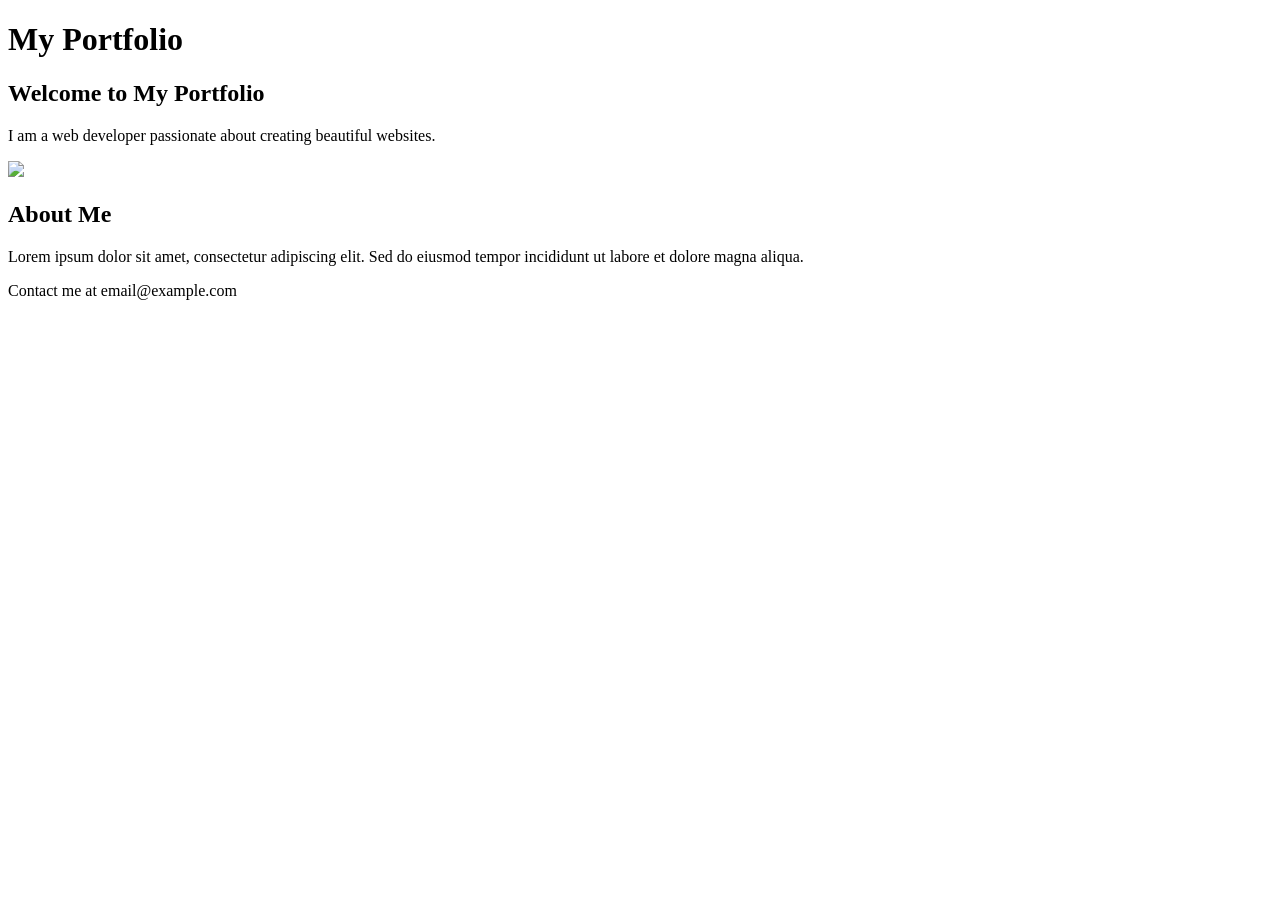
==== index.html @ 1bdc53f8 "Initial commit" ====
<!DOCTYPE html>
<html>
<head>
    <title>Portfolio</title>
    <link rel="stylesheet" href="css/styles.css">
</head>
<body>
    <div class="header">
        <h1>My Portfolio</h1>
        <!-- Navigation missing -->
    </div>
    
    <div class="hero">
        <h2>Welcome to My Portfolio</h2>
        <p>I am a web developer passionate about creating beautiful websites.</p>
        <img src="images/hero.jpg">
    </div>
    
    <div class="intro">
        <h2>About Me</h2>
        <p>Lorem ipsum dolor sit amet, consectetur adipiscing elit. Sed do eiusmod tempor incididunt ut labore et dolore magna aliqua.</p>
    </div>
    
    <div class="footer">
        <p>Contact me at email@example.com</p>
    </div>
</body>
</html>
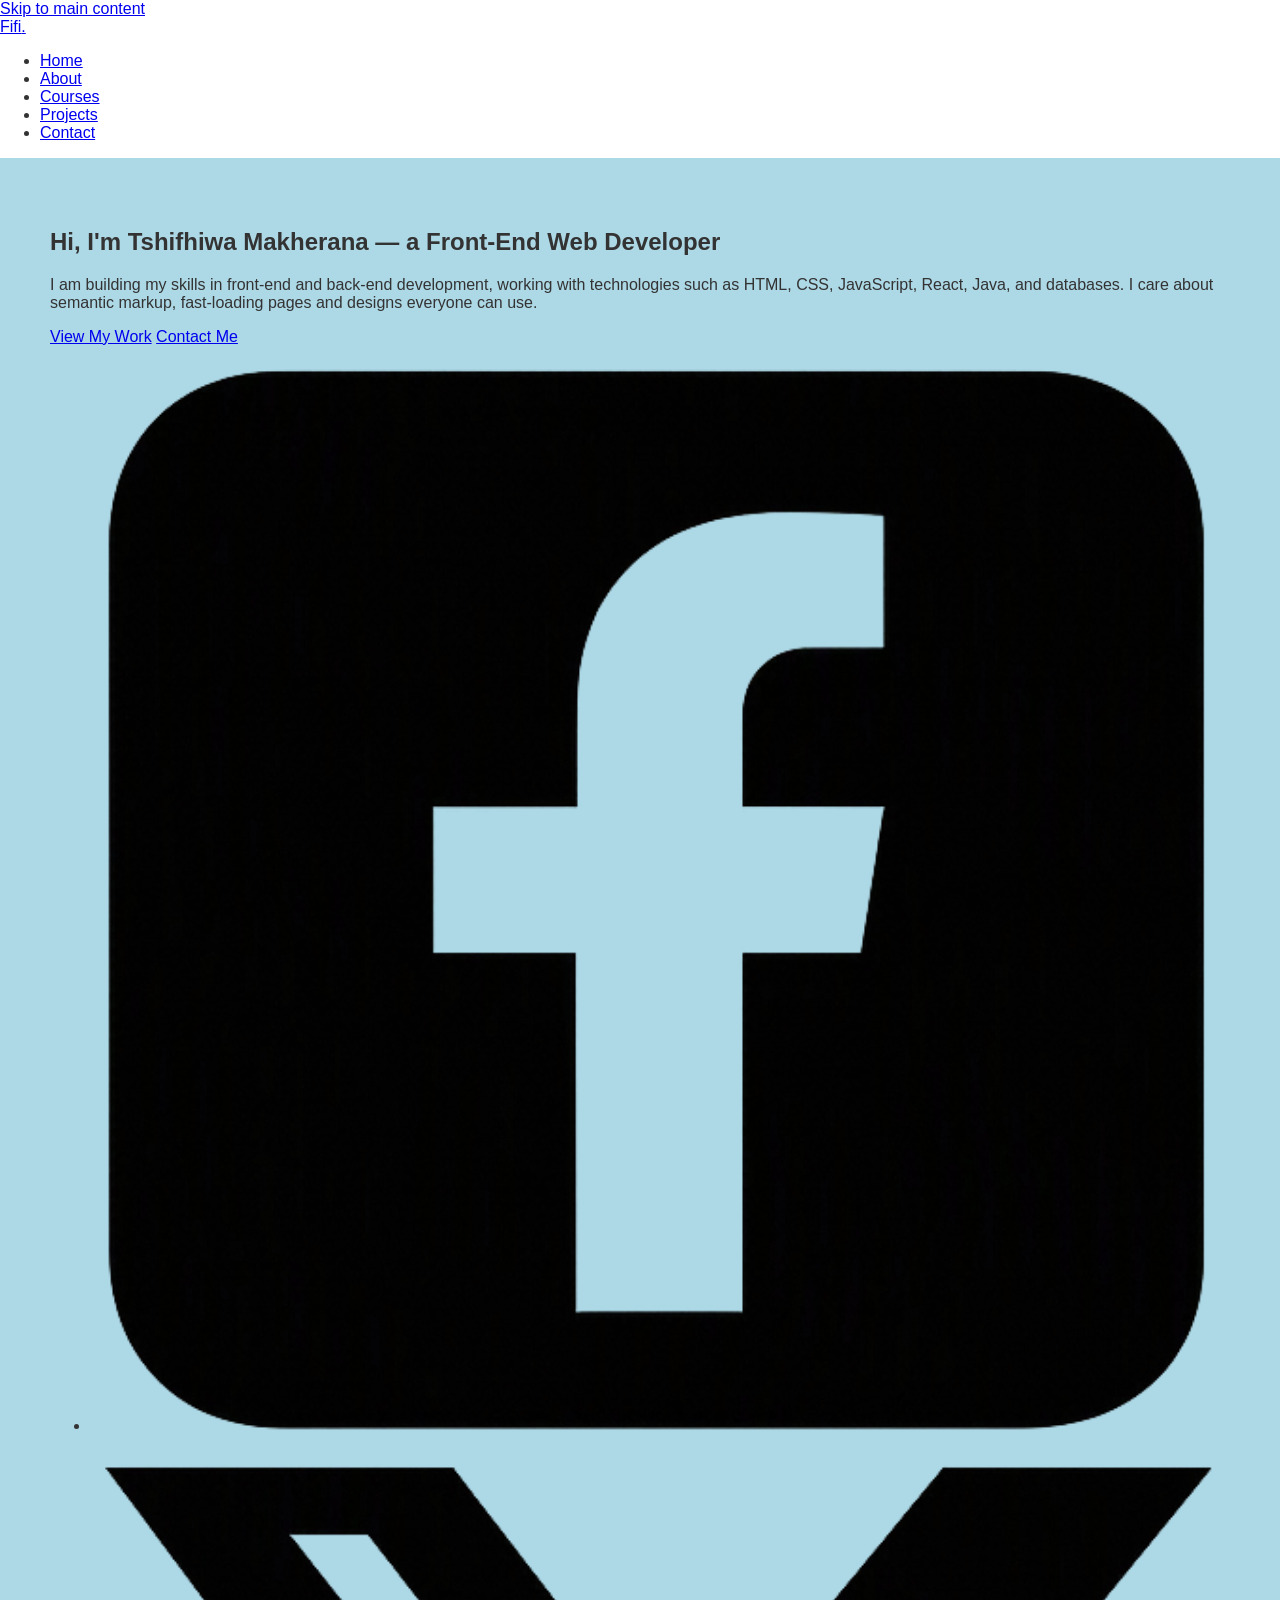
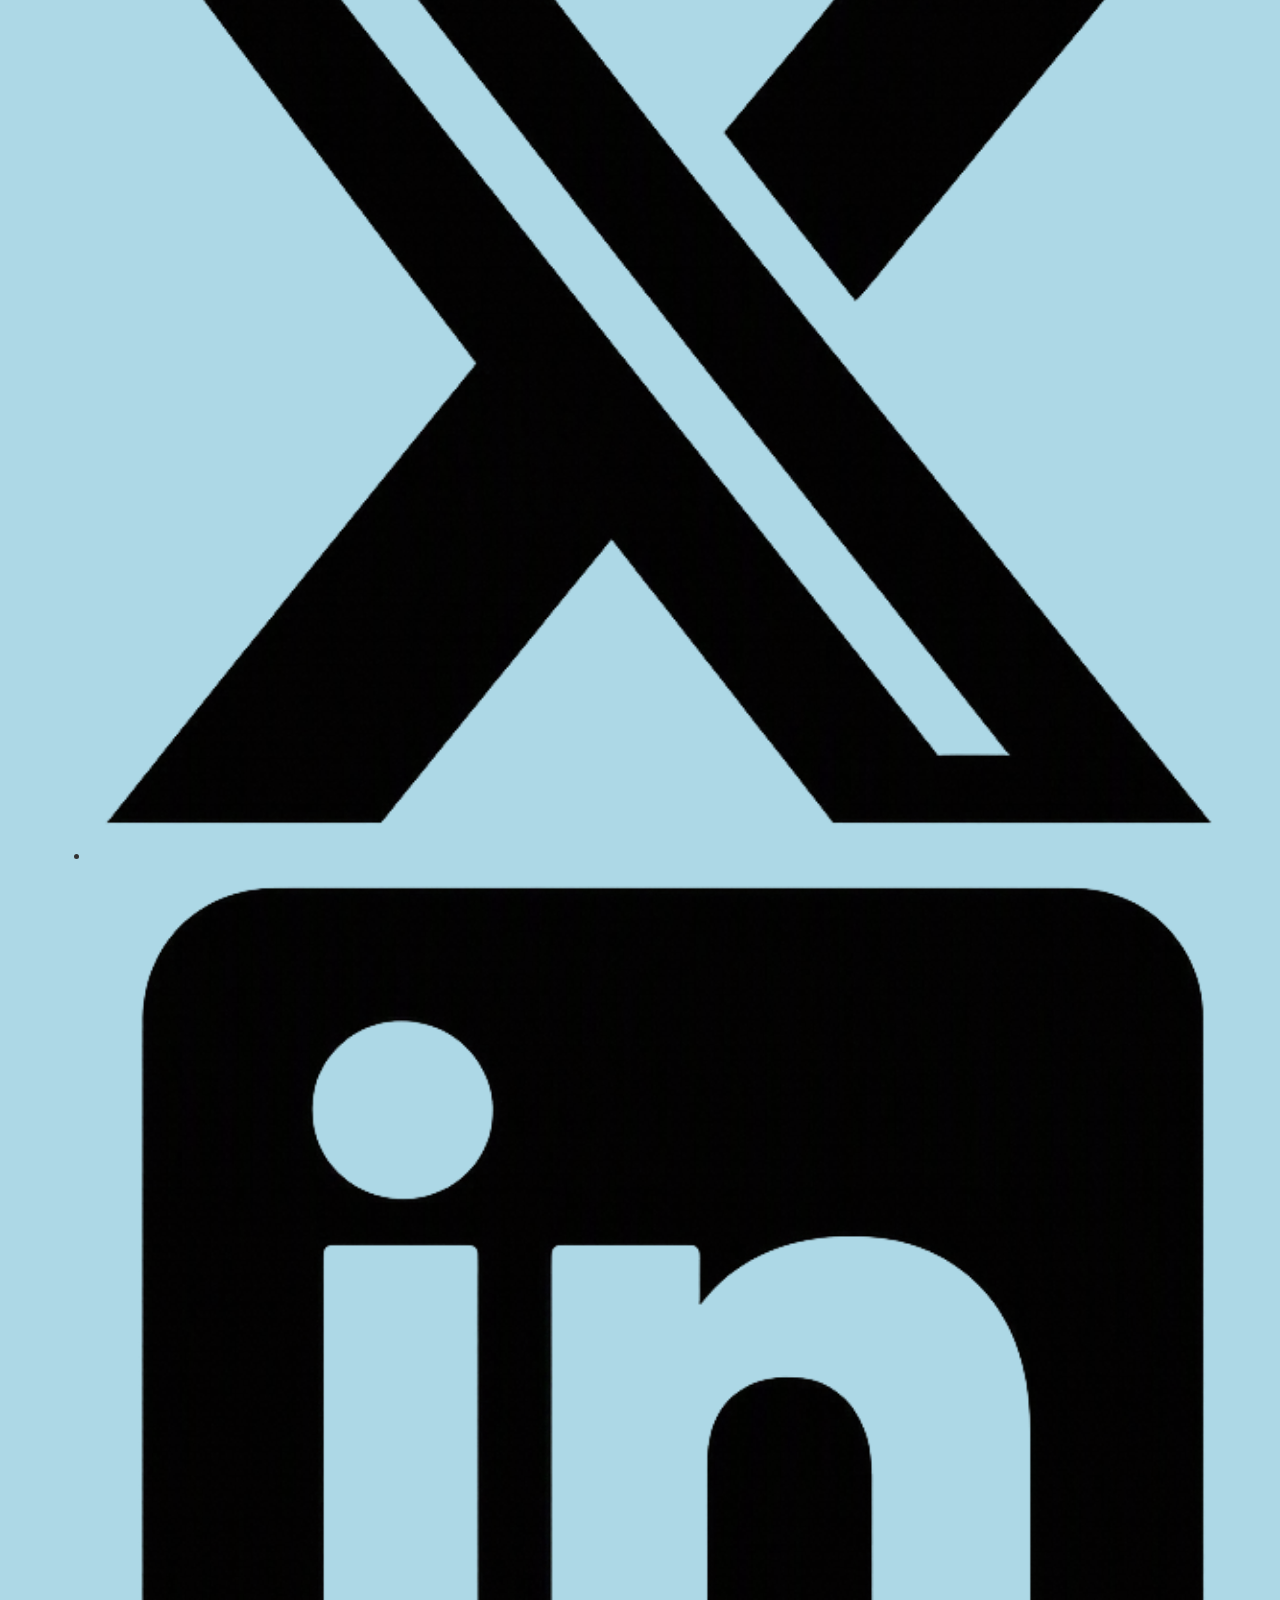
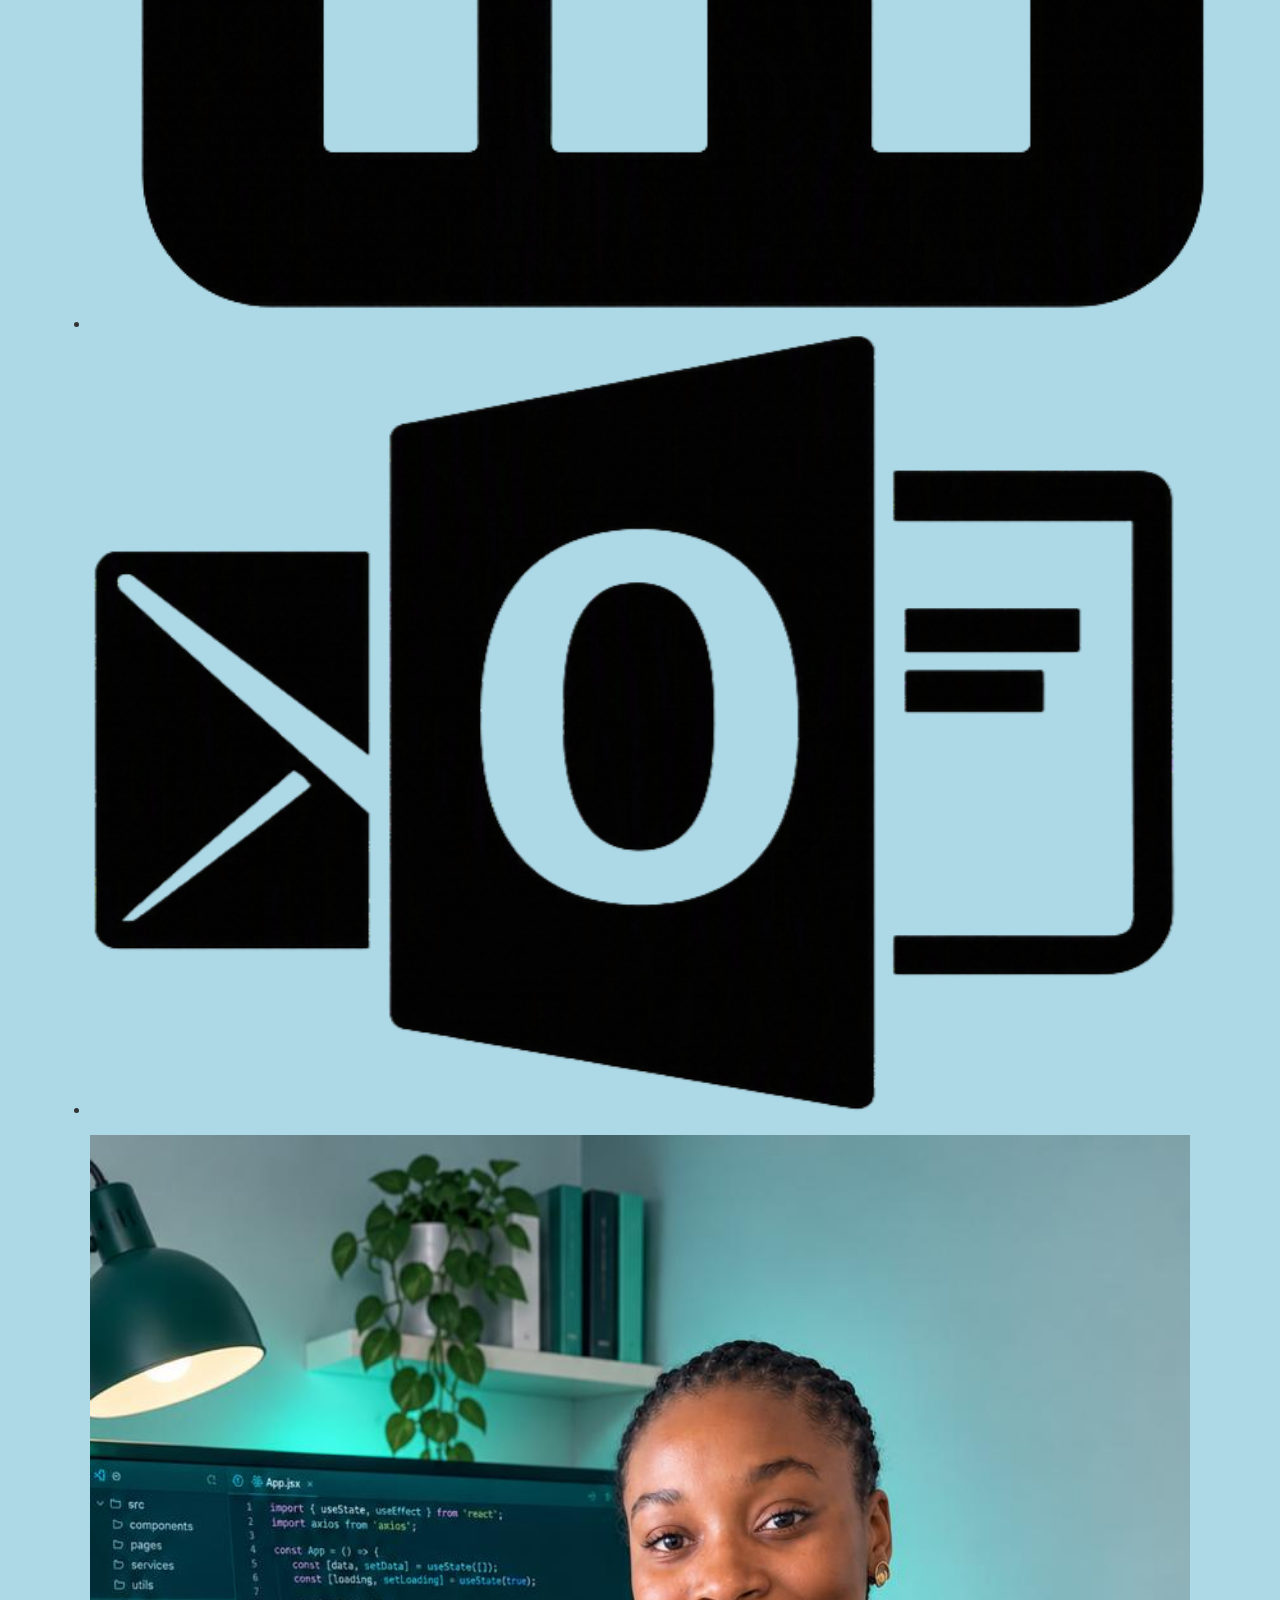
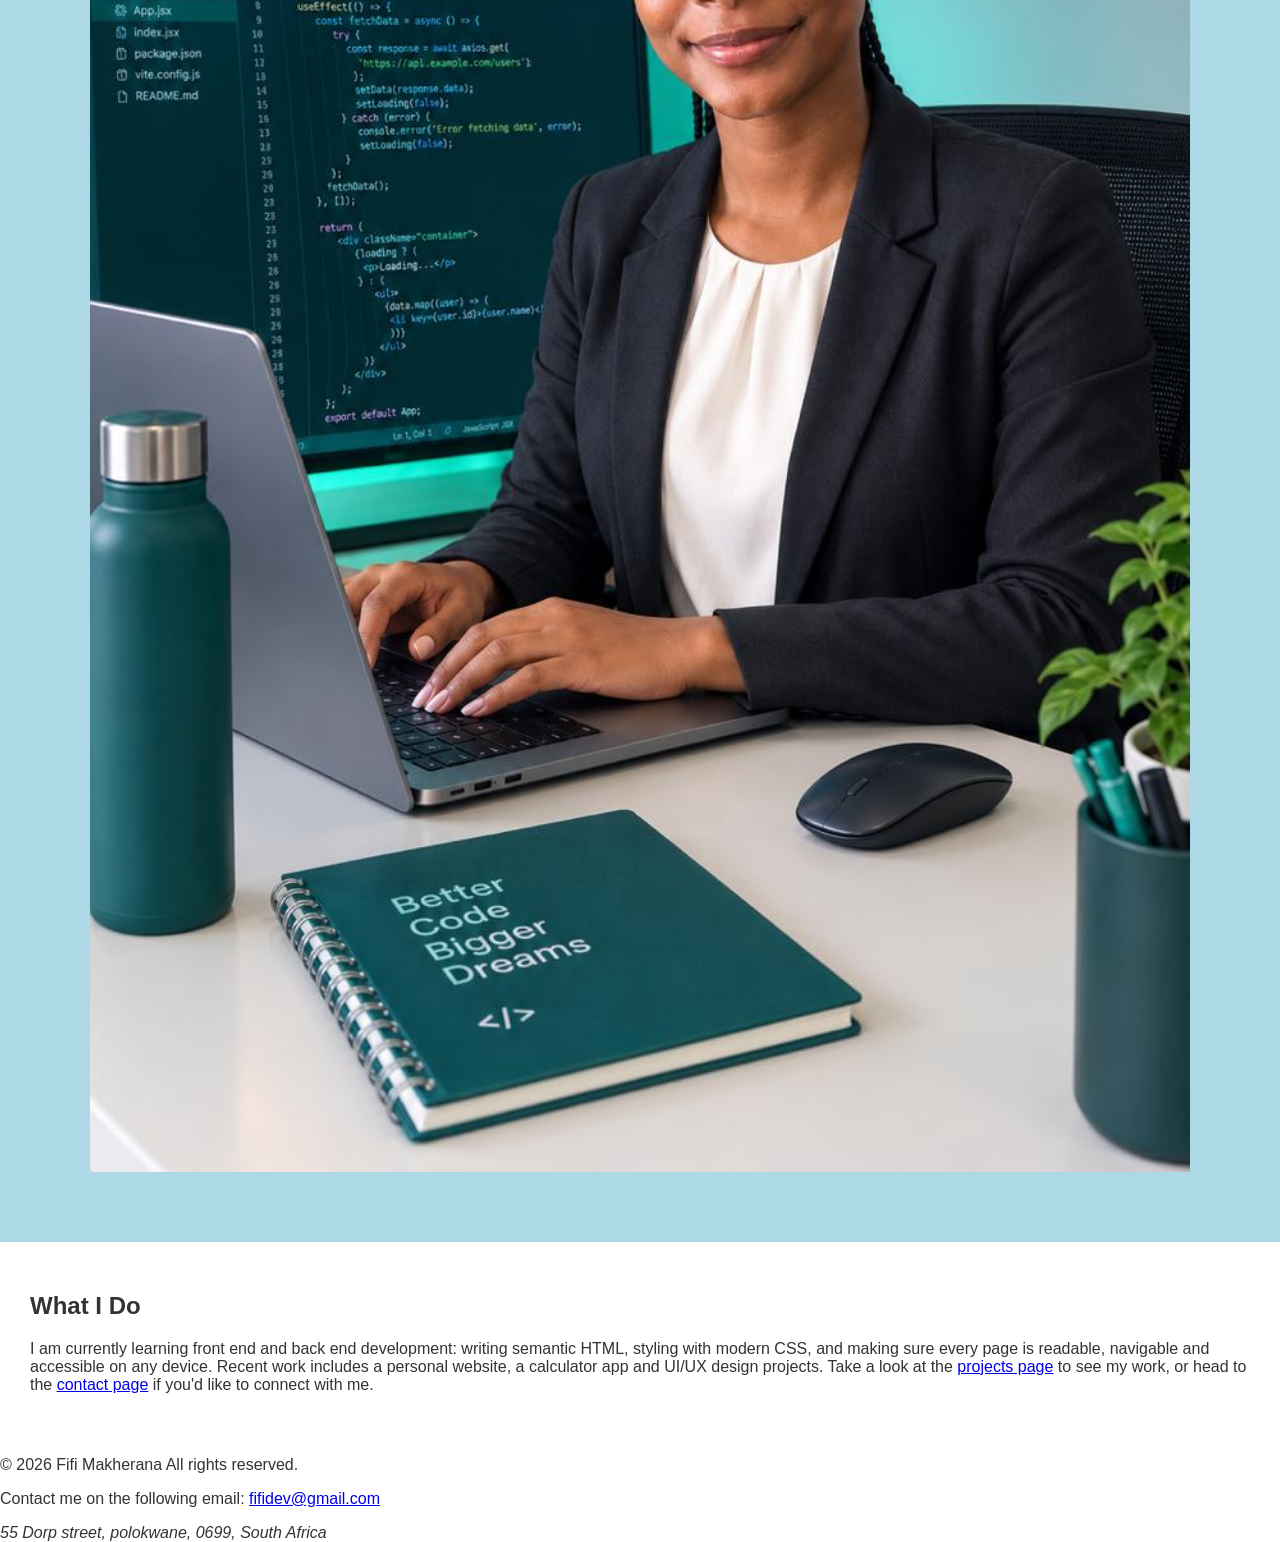
==== commit edd24fb0: "modified about.html and index.html" ====
--- a/index.html
+++ b/index.html
@@ -1,28 +1,86 @@
 <!DOCTYPE html>
-<html>
+<html lang="en">
 <head>
-    <title>Portfolio</title>
+    <meta charset="UTF-8">
+    <meta name="viewport" content="width=device-width, initial-scale=1.0">
+    <meta name="description" content="Portfolio homepage of Fifi., Showcasing my web development projects and skills.">
+    <title>Home | Fifi's Portfolio</title>
     <link rel="stylesheet" href="css/styles.css">
 </head>
 <body>
-    <div class="header">
-        <h1>My Portfolio</h1>
-        <!-- Navigation missing -->
-    </div>
+    <a class="skip-link" href="#main-content">Skip to main content</a>
     
-    <div class="hero">
-        <h2>Welcome to My Portfolio</h2>
-        <p>I am a web developer passionate about creating beautiful websites.</p>
-        <img src="images/hero.jpg">
-    </div>
+    <nav class="main-nav" aria-label="Primary">
+      <a href="index.html" id="site-logo">Fifi<span>.</span></a>
+      <ul class="nav-list">
+        <li><a href="index.html" aria-current="page">Home</a></li>
+        <li><a href="about.html">About</a></li>
+        <li><a href="courses.html">Courses</a></li>
+        <li><a href="projects.html">Projects</a></li>
+        <li><a href="contact.html">Contact</a></li>
+      </ul>
+    </nav>
+  </header>
+
+    <main id="main-content">
+    <section class="hero">
+      <div class="hero-text">
+        <h1>Hi, I'm Tshifhiwa Makherana &mdash; a Front-End Web Developer</h1>
+        <p>I am building my skills in front-end and back-end development,
+         working with technologies such as HTML, CSS, JavaScript, React, Java, and databases. 
+         I care about semantic markup, fast-loading pages and designs everyone can use.</p>
     
-    <div class="intro">
-        <h2>About Me</h2>
-        <p>Lorem ipsum dolor sit amet, consectetur adipiscing elit. Sed do eiusmod tempor incididunt ut labore et dolore magna aliqua.</p>
-    </div>
+    <p class="btn-group">
+          <a class="btn" href="projects.html">View My Work</a>
+          <a class="btn btn-outline" href="contact.html">Contact Me</a>
+        </p>
     
-    <div class="footer">
-        <p>Contact me at email@example.com</p>
-    </div>
+     <ul class="social-list" aria-label="Social media links">
+          <li>
+            <a href="https://facebook.com" target="_blank" rel="noopener noreferrer" aria-label="Visit my Facebook profile">
+              <img src="images/Icons/facebook.png" alt="Facebook icon">
+            </a>
+          </li>
+          <li>
+            <a href="https://twitter.com" target="_blank" rel="noopener noreferrer" aria-label="Visit my X (Twitter) profile">
+              <img src="images/Icons/twitter.png" alt="X (Twitter) icon">
+            </a>
+          </li>
+          <li>
+            <a href="https://linkedin.com" target="_blank" rel="noopener noreferrer" aria-label="Visit my LinkedIn profile">
+              <img src="images/Icons/linkedin.png" alt="LinkedIn icon">
+            </a>
+          </li>
+          <li>
+            <a href="mailto:fifidev@gmail.com" aria-label="Email me via Outlook">
+              <img src="images/Icons/outlook.png" alt="Outlook email icon">
+            </a>
+          </li>
+        </ul>
+      </div>
+
+    <figure class="hero-image">
+        <img src="images/hero.jpeg" alt="A web developer working at a laptop surrounded by code windows">
+      </figure>
+    </section>
+
+<section class="intro">
+      <h2>What I Do</h2>
+      <p>I am currently learning front end and back end development: writing
+        semantic HTML, styling with modern CSS, and making sure every page is
+        readable, navigable and accessible on any device. Recent work includes
+        a personal website, a calculator app and UI/UX design projects.
+        Take a look at the <a href="projects.html">projects page</a> to see
+        my work, or head to the <a href="contact.html">contact page</a> if
+        you'd like to connect with me.</p>
+    </section>
+  </main>
+
+<footer>
+    <p>&copy; 2026 Fifi Makherana All rights reserved.</p>
+    <p>Contact me on the following email: <a href="mailto:fifidev@gmail.com">fifidev@gmail.com</a></p>
+    <address>55 Dorp street, polokwane, 0699, South Africa</address>
+  </footer>
 </body>
 </html>
+
--- a/css/styles.css
+++ b/css/styles.css
@@ -0,0 +1,65 @@
+/* Basic styles with errors and omissions */
+
+body {
+    font-family: Arial;
+    margin: 0;
+    padding: 0;
+    color: #333;
+}
+
+.header {
+    background-color: #222;
+    color: white;
+    padding: 20px;
+    /* Missing: proper alignment */
+}
+
+.header h1 {
+    margin: 0;
+}
+
+/* Navigation styling missing completely */
+
+.hero {
+    padding: 50px;
+    background-color: lightblue;
+    /* Poor colour contrast */
+}
+
+.hero h2 {
+    font-size: 36px;
+}
+
+.hero img {
+    width: 100%;
+    /* Missing: alt text handled in HTML, but sizing issues here */
+}
+
+/* Missing: Only using 2-3 selector types, need 5+ */
+/* Missing: Pseudo-classes not used */
+/* Missing: Combination selectors not used */
+
+.intro {
+    padding: 30px;
+}
+
+/* Form styling incomplete */
+form input {
+    display: block;
+    margin: 10px 0;
+}
+
+/* Missing: Box model demonstration (margin, padding, border) */
+/* Missing: Block vs inline elements styling */
+/* Missing: Text and colour styling variety */
+/* Missing: Table styling */
+
+.footer {
+    background-color: gray;
+    color: white;
+    padding: 20px;
+    /* Wrong alignment */
+    text-align: left;
+}
+
+/* Code quality issues: inconsistent spacing, poor naming, no comments */
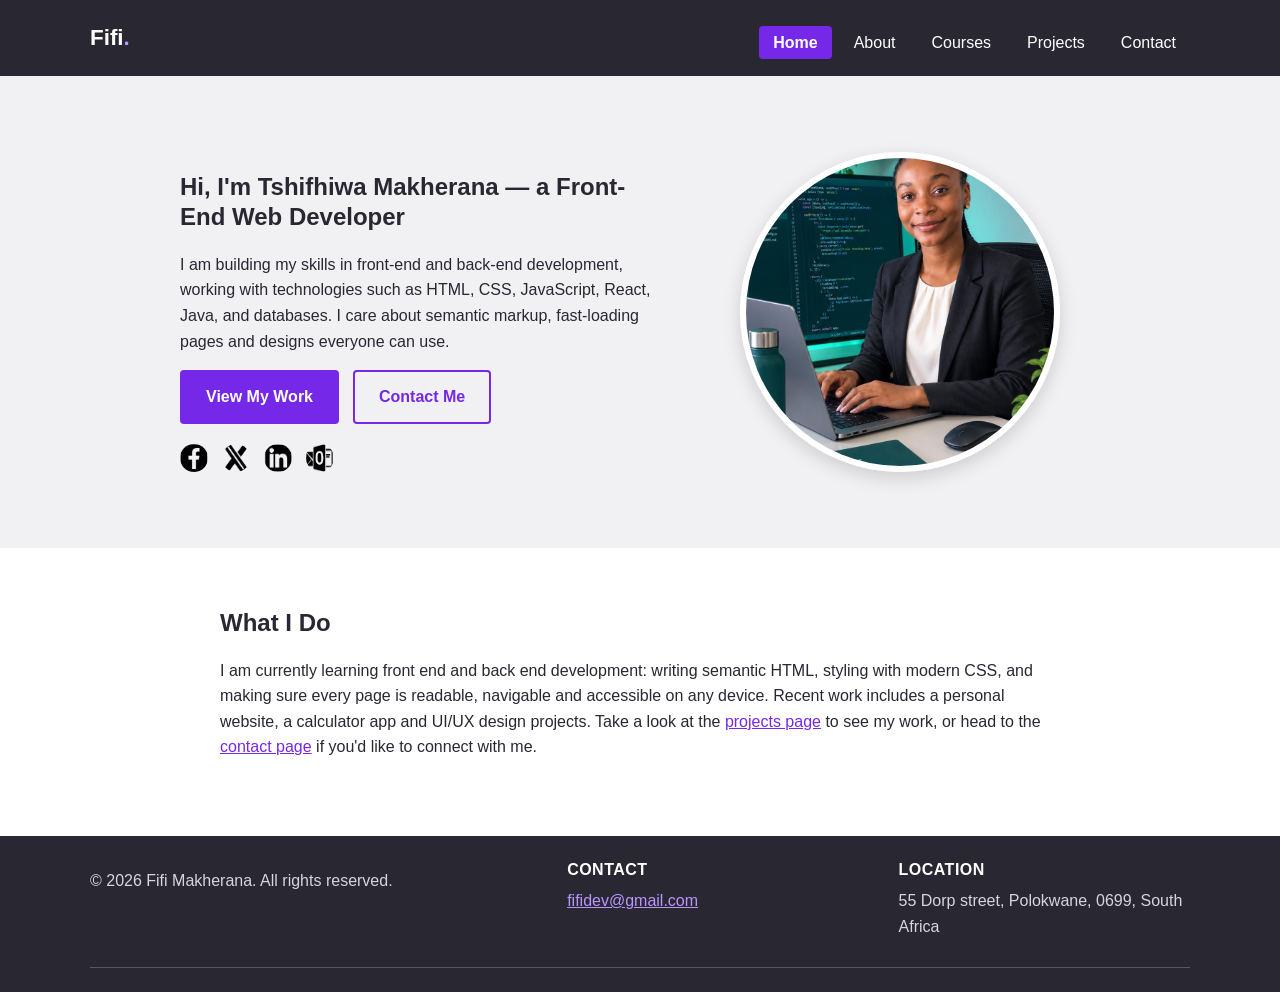
==== commit 8161a227: "Latest commit" ====
--- a/index.html
+++ b/index.html
@@ -9,7 +9,7 @@
 </head>
 <body>
     <a class="skip-link" href="#main-content">Skip to main content</a>
-    
+    <header>
     <nav class="main-nav" aria-label="Primary">
       <a href="index.html" id="site-logo">Fifi<span>.</span></a>
       <ul class="nav-list">
@@ -77,9 +77,20 @@
   </main>
 
 <footer>
-    <p>&copy; 2026 Fifi Makherana All rights reserved.</p>
-    <p>Contact me on the following email: <a href="mailto:fifidev@gmail.com">fifidev@gmail.com</a></p>
-    <address>55 Dorp street, polokwane, 0699, South Africa</address>
+    <div class="footer-content">
+      <div class="footer-brand">
+        <p>&copy; 2026 Fifi Makherana. All rights reserved.</p>
+      </div>
+      <div class="footer-column">
+        <h2>Contact</h2>
+        <p><a href="mailto:fifidev@gmail.com">fifidev@gmail.com</a></p>
+      </div>
+      <div class="footer-column">
+        <h2>Location</h2>
+        <address>55 Dorp street, Polokwane, 0699, South Africa</address>
+      </div>
+    </div>
+    <div class="footer-divider"></div>
   </footer>
 </body>
 </html>
--- a/css/styles.css
+++ b/css/styles.css
@@ -1,65 +1,642 @@
-/* Basic styles with errors and omissions */
+
+:root {
+  --color-dark: #292732;      /* headings, footer background, body text */
+  --color-accent: #7628e8;    /* buttons, links and active states */
+  --color-accent-light: #b995ff; /* links on dark backgrounds (footer) */
+  --color-bg-light: #f1f1f3;  /* hero / alternating rows */
+  --color-border: #d9d9df;
+  --font-main: Arial, Helvetica, sans-serif;
+}
+
+
+* {
+  box-sizing: border-box;
+}
 
 body {
-    font-family: Arial;
-    margin: 0;
-    padding: 0;
-    color: #333;
-}
-
-.header {
-    background-color: #222;
-    color: white;
-    padding: 20px;
-    /* Missing: proper alignment */
-}
-
-.header h1 {
-    margin: 0;
-}
-
-/* Navigation styling missing completely */
-
+  font-family: var(--font-main);
+  margin: 0;
+  padding: 0;
+  color: var(--color-dark);
+  line-height: 1.6;
+  background-color: #ffffff;
+}
+
+h1,
+h2,
+h3 {
+  line-height: 1.25;
+}
+
+img {
+  max-width: 100%;
+  display: block;
+  transition: transform 0.25s ease, box-shadow 0.25s ease, opacity 0.25s ease;
+}
+
+/* Global pseudo-class: every image on the site reacts on hover */
+img:hover {
+  transform: scale(1.04);
+  opacity: 0.95;
+}
+
+a {
+  color: var(--color-accent);
+}
+
+/* Skip link: hidden until it receives keyboard focus (accessibility) */
+.skip-link {
+  position: absolute;
+  left: -999px;
+  top: 0;
+  background: var(--color-dark);
+  color: #ffffff;
+  padding: 10px 16px;
+  z-index: 100;
+}
+
+.skip-link:focus {
+  left: 0;
+}
+
+/* =========================================================================
+   Header & Navigation
+   ========================================================================= */
+header {
+  background-color: var(--color-dark);
+  color: #ffffff;
+  padding: 20px 30px;
+}
+
+.main-nav {
+  display: flex;
+  align-items: center;
+  justify-content: space-between;
+  flex-wrap: wrap;
+  max-width: 1100px;
+  margin: 0 auto;
+}
+
+#site-logo {
+  font-size: 1.4rem;
+  font-weight: bold;
+  color: #ffffff;
+  text-decoration: none;
+}
+
+#site-logo span {
+  color: var(--color-accent-light);
+}
+
+.nav-list {
+  list-style: none;
+  display: flex;
+  gap: 8px;
+  margin: 10px 0 0 0;
+  padding: 0;
+}
+
+/* Descendant selector: anchors that live inside the nav list */
+.nav-list a {
+  color: #ffffff;
+  text-decoration: none;
+  padding: 8px 14px;
+  border-radius: 4px;
+  transition: background-color 0.2s ease, color 0.2s ease;
+}
+
+/* Pseudo-class: hover state on navigation links */
+.nav-list a:hover {
+  background-color: var(--color-accent);
+}
+
+/* Pseudo-class: keyboard focus state, kept distinct from hover for a11y */
+.nav-list a:focus {
+  outline: 2px solid var(--color-accent-light);
+  outline-offset: 2px;
+}
+
+/* Attribute selector: highlight the current page in the nav */
+.nav-list a[aria-current="page"] {
+  background-color: var(--color-accent);
+  font-weight: bold;
+}
+
+/* =========================================================================
+   Buttons (shared across pages)
+   ========================================================================= */
+.btn {
+  display: inline-block;
+  background-color: var(--color-accent);
+  color: #ffffff;
+  text-decoration: none;
+  padding: 12px 24px;
+  margin-top: 16px;
+  border: 2px solid var(--color-accent);
+  border-radius: 4px;
+  font-weight: bold;
+  cursor: pointer;
+  font-size: 1rem;
+  transition: background-color 0.2s ease, transform 0.2s ease;
+}
+
+.btn:hover {
+  background-color: var(--color-dark);
+  border-color: var(--color-dark);
+  transform: translateY(-2px);
+}
+
+.btn:focus {
+  outline: 3px solid var(--color-accent-light);
+  outline-offset: 2px;
+}
+
+.btn-group {
+  display: flex;
+  gap: 14px;
+  flex-wrap: wrap;
+  margin: 16px 0 0 0;
+}
+
+
+.btn-group .btn {
+  margin-top: 0;
+}
+
+/* Secondary button style, used for "Contact Me" calls to action */
+.btn-outline {
+  background-color: transparent;
+  color: var(--color-accent);
+}
+
+.btn-outline:hover {
+  background-color: var(--color-accent);
+  color: #ffffff;
+}
+
+/* =========================================================================
+   Hero section (index.html)
+   ========================================================================= */
 .hero {
-    padding: 50px;
-    background-color: lightblue;
-    /* Poor colour contrast */
-}
-
-.hero h2 {
-    font-size: 36px;
-}
-
-.hero img {
-    width: 100%;
-    /* Missing: alt text handled in HTML, but sizing issues here */
-}
-
-/* Missing: Only using 2-3 selector types, need 5+ */
-/* Missing: Pseudo-classes not used */
-/* Missing: Combination selectors not used */
-
-.intro {
-    padding: 30px;
-}
-
-/* Form styling incomplete */
-form input {
-    display: block;
-    margin: 10px 0;
-}
-
-/* Missing: Box model demonstration (margin, padding, border) */
-/* Missing: Block vs inline elements styling */
-/* Missing: Text and colour styling variety */
-/* Missing: Table styling */
-
-.footer {
-    background-color: gray;
-    color: white;
-    padding: 20px;
-    /* Wrong alignment */
-    text-align: left;
-}
-
-/* Code quality issues: inconsistent spacing, poor naming, no comments */
+  display: flex;
+  align-items: center;
+  justify-content: center;
+  gap: 40px;
+  flex-wrap: wrap;
+  background-color: var(--color-bg-light);
+  padding: 60px 30px;
+}
+
+.hero-text {
+  max-width: 480px;
+}
+
+.hero-text h2 {
+  font-size: 2rem;
+  margin-bottom: 10px;
+}
+
+/* Social media icon list (Home page hero) */
+.social-list {
+  list-style: none;
+  display: flex;
+  gap: 14px;
+  margin: 20px 0 0 0;
+  padding: 0;
+}
+
+.social-list img {
+  width: 28px;
+  height: 28px;
+  border-radius: 50%;
+  background-color: transparent;
+  filter: grayscale(1) brightness(0);
+  transition: transform 0.2s ease, box-shadow 0.2s ease;
+}
+
+.social-list a:hover img,
+.social-list a:focus img {
+  transform: translateY(-3px);
+  box-shadow: 0 6px 14px rgba(0, 0, 0, 0.2);
+}
+
+.social-list a:focus {
+  outline: 3px solid var(--color-accent);
+  outline-offset: 3px;
+  border-radius: 50%;
+}
+
+.hero-image img {
+  width: 320px;
+  height: 320px;
+  object-fit: cover;
+  border-radius: 50%;
+  border: 6px solid #ffffff;
+  box-shadow: 0 6px 18px rgba(0, 0, 0, 0.15);
+}
+
+.intro,
+.projects-intro {
+  max-width: 900px;
+  margin: 0 auto;
+  padding: 40px 30px;
+}
+
+
+.contact-intro {
+  display: flex;
+  align-items: center;
+  justify-content: center;
+  gap: 40px;
+  flex-wrap: wrap;
+  max-width: 1000px;
+  margin: 0 auto;
+  padding: 40px 30px;
+}
+
+.contact-intro-text {
+  max-width: 480px;
+}
+
+.contact-image img {
+  width: 220px;
+  height: 220px;
+  object-fit: cover;
+  border-radius: 50%;
+  border: 4px solid var(--color-border);
+}
+
+/* =========================================================================
+   About page
+   ========================================================================= */
+.profile {
+  display: flex;
+  align-items: center;
+  gap: 40px;
+  flex-wrap: wrap;
+  max-width: 1000px;
+  margin: 0 auto;
+  padding: 40px 30px;
+}
+
+.profile-photo img {
+  width: 220px;
+  height: 220px;
+  object-fit: cover;
+  border-radius: 50%;
+  border: 4px solid var(--color-border);
+}
+
+.profile-text {
+  flex: 1;
+  min-width: 260px;
+}
+
+/* ---------- My Learnings section (Courses page) ---------- */
+.learnings-intro {
+  max-width: 900px;
+  margin: 0 auto;
+  padding: 40px 30px 0 30px;
+}
+
+.learnings-grid {
+  display: flex;
+  flex-wrap: wrap;
+  gap: 24px;
+  max-width: 1000px;
+  margin: 0 auto;
+  padding: 20px 30px 50px 30px;
+}
+
+.learning-card {
+  flex: 1 1 280px;
+  border: 1px solid var(--color-border);
+  border-radius: 6px;
+  overflow: hidden;
+  background-color: #ffffff;
+  transition: transform 0.2s ease, box-shadow 0.2s ease;
+}
+
+.learning-card:hover {
+  transform: translateY(-4px);
+  box-shadow: 0 10px 20px rgba(0, 0, 0, 0.1);
+}
+
+.learning-card h2 {
+  margin: 0;
+  padding: 12px 16px;
+  background-color: var(--color-dark);
+  color: #ffffff;
+  border-bottom: 1px solid var(--color-border);
+  font-size: 1rem;
+  text-transform: uppercase;
+  letter-spacing: 0.03em;
+}
+
+.learning-card ul {
+  margin: 0;
+  padding: 16px 20px 16px 36px;
+}
+
+.learning-card li {
+  margin-bottom: 8px;
+}
+
+.skills {
+  max-width: 1000px;
+  margin: 0 auto 50px auto;
+  padding: 0 30px;
+}
+
+.page-cta {
+  max-width: 1000px;
+  margin: 30px auto 0 auto;
+  padding: 0 30px;
+}
+
+/* ---------- Certificates section ---------- */
+.certificates {
+  max-width: 1000px;
+  margin: 0 auto 60px auto;
+  padding: 0 30px;
+  scroll-margin-top: 20px;
+}
+
+.cert-grid {
+  display: flex;
+  flex-wrap: wrap;
+  gap: 24px;
+  margin-top: 20px;
+}
+
+.cert-card {
+  flex: 1 1 220px;
+  border: 1px solid var(--color-dark);
+  border-radius: 6px;
+  overflow: hidden;
+  background-color: var(--color-dark);
+  color: #ffffff;
+  transition: transform 0.2s ease, box-shadow 0.2s ease;
+}
+
+.cert-card:hover {
+  transform: translateY(-4px);
+  box-shadow: 0 10px 20px rgba(0, 0, 0, 0.1);
+}
+
+.cert-card h3 {
+  margin: 0;
+  padding: 12px 16px;
+  background-color: var(--color-dark);
+  border-bottom: 1px solid #5a5665;
+  color: #ffffff;
+  font-size: 1rem;
+  text-transform: uppercase;
+  letter-spacing: 0.03em;
+}
+
+.cert-card img {
+  width: 100%;
+  height: 160px;
+  object-fit: cover;
+}
+
+.cert-card p {
+  margin: 0;
+  padding: 12px 16px 16px 16px;
+  font-size: 0.92rem;
+  color: #d7d4df;
+}
+
+/* ---------- Table styling ---------- */
+table {
+  width: 100%;
+  border-collapse: collapse;
+  margin-top: 16px;
+  border: 1px solid var(--color-border);
+}
+
+caption {
+  text-align: left;
+  font-style: italic;
+  margin-bottom: 8px;
+  color: #4b5563;
+}
+
+table thead th {
+  background-color: var(--color-dark);
+  color: #ffffff;
+  text-align: left;
+  padding: 12px 16px;
+  border: 1px solid var(--color-dark);
+}
+
+table tbody td {
+  padding: 12px 16px;
+  border: 1px solid var(--color-border);
+}
+
+/* Pseudo-class: alternating row colours for readability */
+table tbody tr:nth-child(even) {
+  background-color: var(--color-bg-light);
+}
+
+table tbody tr:hover {
+  background-color: #f0eaff;
+}
+
+/* =========================================================================
+   Projects page
+   ========================================================================= */
+.project-grid {
+  display: flex;
+  flex-wrap: wrap;
+  gap: 30px;
+  max-width: 1100px;
+  margin: 0 auto;
+  padding: 0 30px 60px 30px;
+}
+
+.project-card {
+  flex: 1 1 300px;
+  border: 1px solid var(--color-dark);
+  border-radius: 6px;
+  padding: 20px;
+  margin: 0;
+  background-color: var(--color-dark);
+  color: #ffffff;
+  transition: transform 0.2s ease, box-shadow 0.2s ease;
+}
+
+.project-card:hover {
+  transform: translateY(-4px);
+  box-shadow: 0 10px 20px rgba(0, 0, 0, 0.1);
+}
+
+.project-card img {
+  border-radius: 4px;
+  margin-bottom: 14px;
+}
+
+.project-card h3 {
+  margin: 0 0 8px 0;
+}
+
+/* =========================================================================
+   Contact page & form
+   ========================================================================= */
+form {
+  max-width: 700px;
+  margin: 0 auto 60px auto;
+  padding: 0 30px;
+}
+
+fieldset {
+  border: 1px solid var(--color-border);
+  border-radius: 6px;
+  padding: 20px 24px;
+  margin: 0 0 24px 0;
+}
+
+legend {
+  font-weight: bold;
+  padding: 0 8px;
+  color: var(--color-dark);
+}
+
+form label {
+  display: block;
+  margin: 14px 0 6px 0;
+  font-weight: bold;
+}
+
+form input[type="text"],
+form input[type="email"],
+form input[type="tel"],
+form select,
+form textarea {
+  width: 100%;
+  padding: 10px 12px;
+  margin: 0 0 4px 0;
+  border: 1px solid var(--color-border);
+  border-radius: 4px;
+  font-family: inherit;
+  font-size: 1rem;
+}
+
+form input:focus,
+form select:focus,
+form textarea:focus {
+  outline: none;
+  border-color: var(--color-accent);
+  box-shadow: 0 0 0 3px rgba(118, 40, 232, 0.2);
+}
+
+.radio-group {
+  border: none;
+  padding: 10px 0 0 0;
+  margin: 10px 0;
+}
+
+.radio-group label,
+.checkbox-label {
+  display: inline-block;
+  font-weight: normal;
+  margin-right: 20px;
+}
+
+.radio-group input,
+.checkbox-label input {
+  margin-right: 6px;
+}
+
+.checkbox-label {
+  display: block;
+  margin-top: 10px;
+}
+
+/* =========================================================================
+   Footer (shared across pages)
+   ========================================================================= */
+footer {
+  background-color: var(--color-dark);
+  color: #ffffff;
+  text-align: center;
+  padding: 24px 20px;
+  margin-top: 20px;
+}
+
+.footer-content {
+  display: grid;
+  grid-template-columns: 1.5fr 1fr 1fr;
+  gap: 40px;
+  max-width: 1100px;
+  margin: 0 auto;
+  text-align: left;
+}
+
+footer p {
+  margin: 8px 0 0 0;
+  color: #d7d4df;
+}
+
+.footer-column h2 {
+  margin: 0 0 8px 0;
+  color: #ffffff;
+  font-size: 1rem;
+  text-transform: uppercase;
+  letter-spacing: 0.03em;
+}
+
+footer address {
+  margin: 0;
+  font-style: normal;
+  color: #d7d4df;
+}
+
+footer a {
+  color: var(--color-accent-light);
+}
+
+footer a:hover {
+  text-decoration: none;
+}
+
+.footer-divider {
+  max-width: 1100px;
+  margin: 28px auto 0 auto;
+  border-top: 1px solid #5a5665;
+}
+
+/* =========================================================================
+   Responsive layout for small screens
+   ========================================================================= */
+@media (max-width: 700px) {
+  .main-nav {
+    flex-direction: column;
+    align-items: flex-start;
+  }
+
+  .hero,
+  .profile,
+  .contact-intro {
+    flex-direction: column;
+    text-align: center;
+    padding: 40px 20px;
+  }
+
+  .social-list {
+    justify-content: center;
+  }
+
+  .hero-text {
+    max-width: 100%;
+  }
+
+  .footer-content {
+    grid-template-columns: 1fr;
+    gap: 20px;
+    text-align: center;
+  }
+}
+
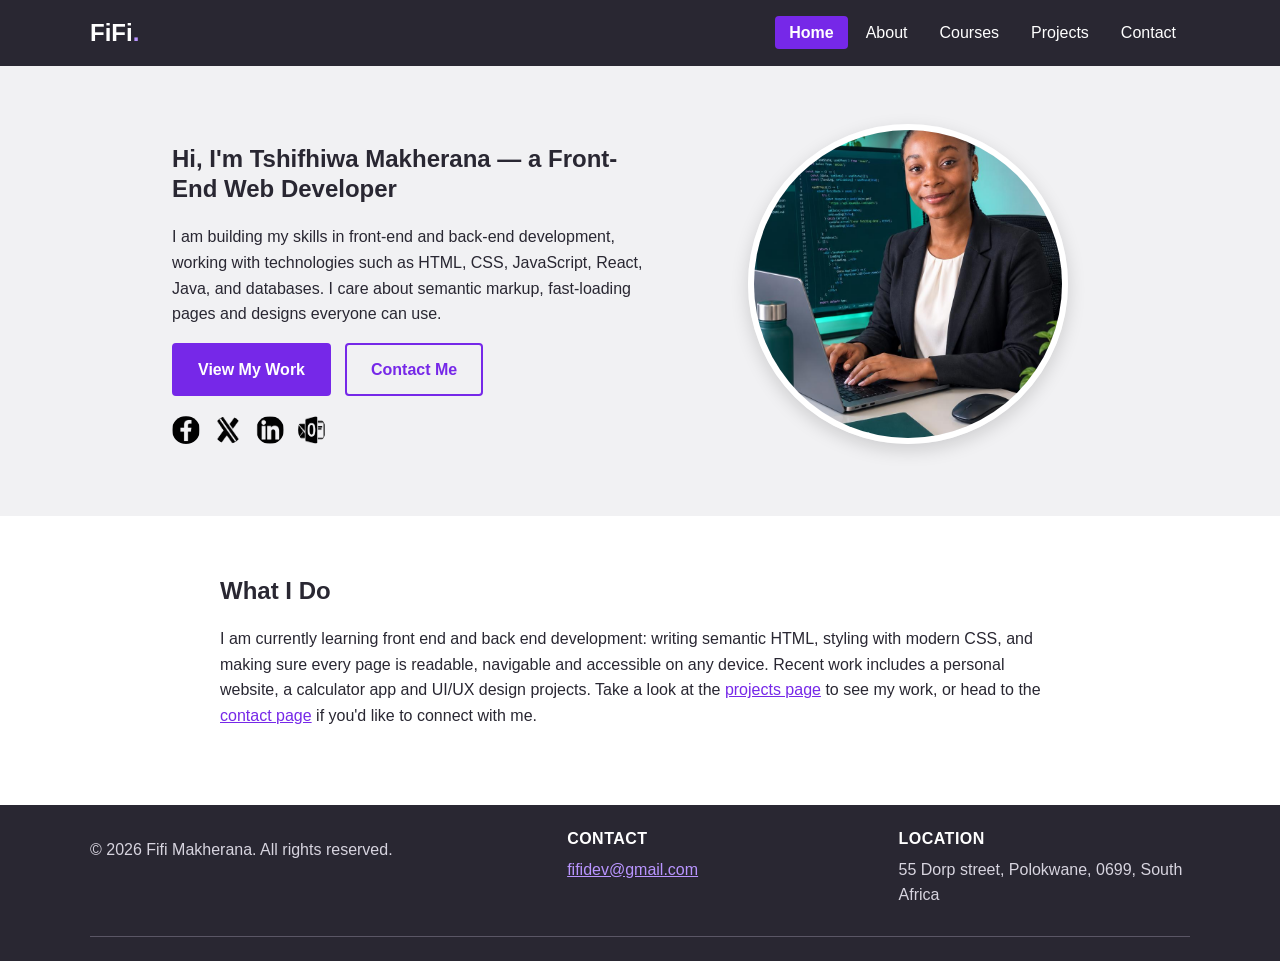
==== commit 5c135dd3: "Latest" ====
--- a/index.html
+++ b/index.html
@@ -11,7 +11,7 @@
     <a class="skip-link" href="#main-content">Skip to main content</a>
     <header>
     <nav class="main-nav" aria-label="Primary">
-      <a href="index.html" id="site-logo">Fifi<span>.</span></a>
+      <a href="index.html" id="site-logo">FiFi<span>.</span></a>
       <ul class="nav-list">
         <li><a href="index.html" aria-current="page">Home</a></li>
         <li><a href="about.html">About</a></li>
--- a/css/styles.css
+++ b/css/styles.css
@@ -65,7 +65,7 @@
 header {
   background-color: var(--color-dark);
   color: #ffffff;
-  padding: 20px 30px;
+  padding: 14px 30px;
 }
 
 .main-nav {
@@ -78,7 +78,7 @@
 }
 
 #site-logo {
-  font-size: 1.4rem;
+  font-size: 1.5rem;
   font-weight: bold;
   color: #ffffff;
   text-decoration: none;
@@ -91,8 +91,8 @@
 .nav-list {
   list-style: none;
   display: flex;
-  gap: 8px;
-  margin: 10px 0 0 0;
+  gap: 4px;
+  margin: 0;
   padding: 0;
 }
 
@@ -181,10 +181,10 @@
   display: flex;
   align-items: center;
   justify-content: center;
-  gap: 40px;
+  gap: 56px;
   flex-wrap: wrap;
   background-color: var(--color-bg-light);
-  padding: 60px 30px;
+  padding: 42px 30px 56px 30px;
 }
 
 .hero-text {
@@ -633,6 +633,11 @@
     max-width: 100%;
   }
 
+  .hero-image img {
+    width: 280px;
+    height: 280px;
+  }
+
   .footer-content {
     grid-template-columns: 1fr;
     gap: 20px;
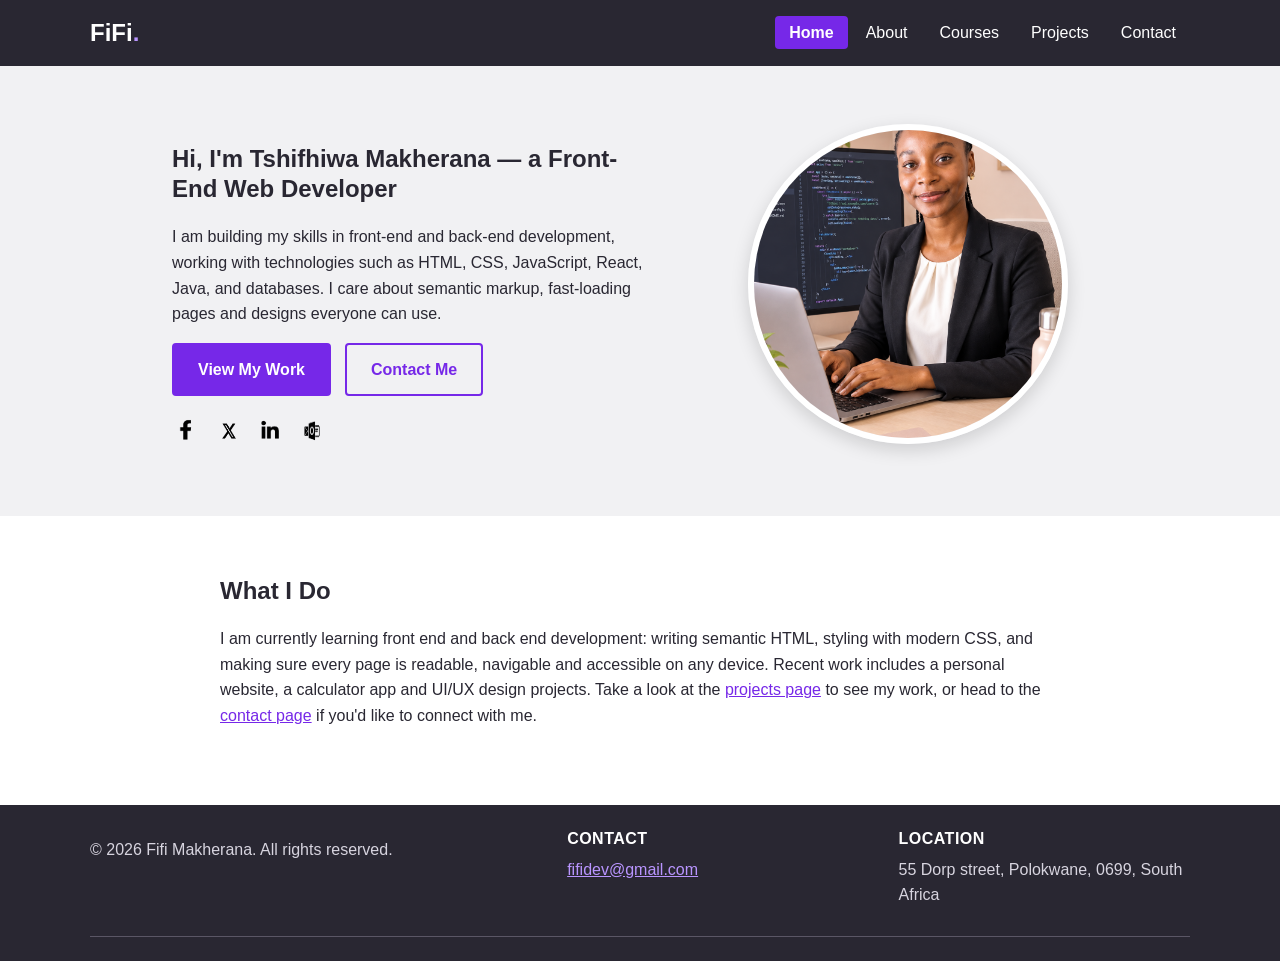
==== commit aff6e308: "Latest commit" ====
--- a/index.html
+++ b/index.html
@@ -60,7 +60,7 @@
       </div>
 
     <figure class="hero-image">
-        <img src="images/hero.jpeg" alt="A web developer working at a laptop surrounded by code windows">
+        <img src="images/hero.png" alt="A web developer working at a laptop surrounded by code windows">
       </figure>
     </section>
 
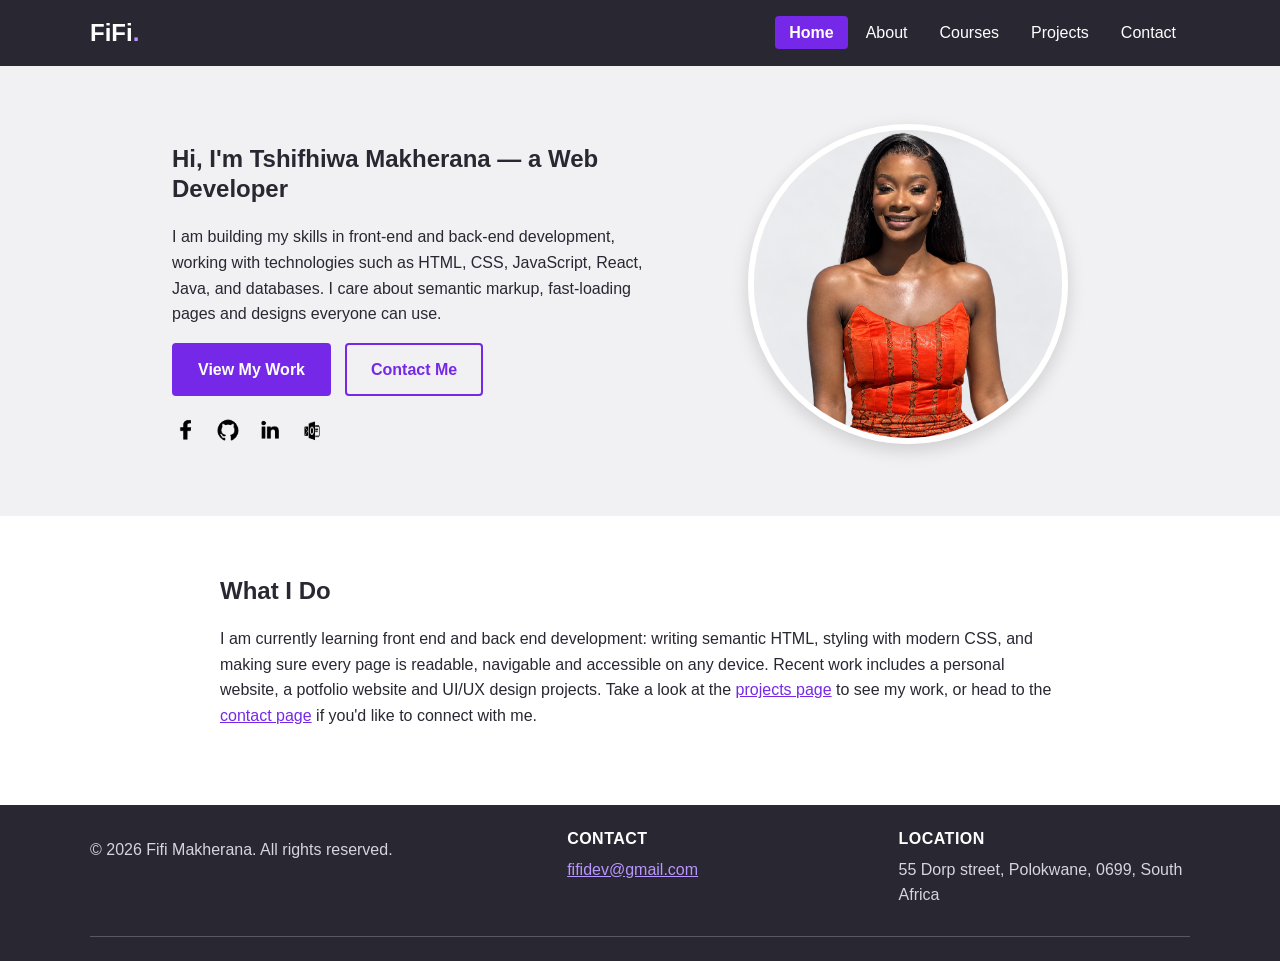
==== commit d7ed2c5e: "Latest commit" ====
--- a/index.html
+++ b/index.html
@@ -25,7 +25,7 @@
     <main id="main-content">
     <section class="hero">
       <div class="hero-text">
-        <h1>Hi, I'm Tshifhiwa Makherana &mdash; a Front-End Web Developer</h1>
+        <h1>Hi, I'm Tshifhiwa Makherana &mdash; a Web Developer</h1>
         <p>I am building my skills in front-end and back-end development,
          working with technologies such as HTML, CSS, JavaScript, React, Java, and databases. 
          I care about semantic markup, fast-loading pages and designs everyone can use.</p>
@@ -34,16 +34,15 @@
           <a class="btn" href="projects.html">View My Work</a>
           <a class="btn btn-outline" href="contact.html">Contact Me</a>
         </p>
-    
-     <ul class="social-list" aria-label="Social media links">
+    <ul class="social-list" aria-label="Social media links">
           <li>
             <a href="https://facebook.com" target="_blank" rel="noopener noreferrer" aria-label="Visit my Facebook profile">
               <img src="images/Icons/facebook.png" alt="Facebook icon">
             </a>
           </li>
           <li>
-            <a href="https://twitter.com" target="_blank" rel="noopener noreferrer" aria-label="Visit my X (Twitter) profile">
-              <img src="images/Icons/twitter.png" alt="X (Twitter) icon">
+            <a href="https://github.com" target="_blank" rel="noopener noreferrer" aria-label="Visit my GitHub profile">
+              <img src="images/Icons/github.png" alt="GitHub icon">
             </a>
           </li>
           <li>
@@ -69,7 +68,7 @@
       <p>I am currently learning front end and back end development: writing
         semantic HTML, styling with modern CSS, and making sure every page is
         readable, navigable and accessible on any device. Recent work includes
-        a personal website, a calculator app and UI/UX design projects.
+        a personal website, a potfolio website and UI/UX design projects.
         Take a look at the <a href="projects.html">projects page</a> to see
         my work, or head to the <a href="contact.html">contact page</a> if
         you'd like to connect with me.</p>
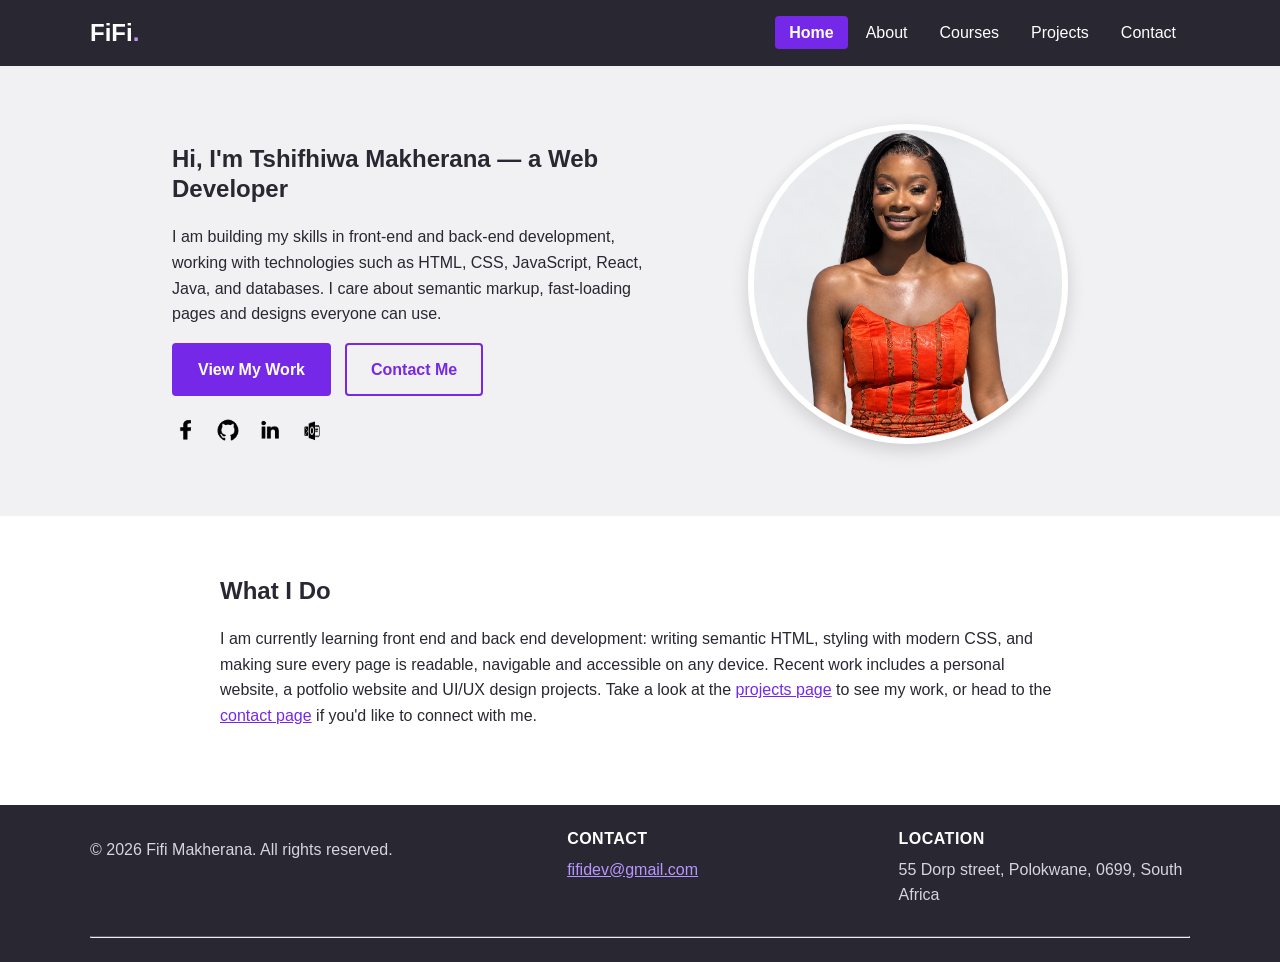
==== commit 03eb8dc8: "modified all html files and updated the issues file" ====
--- a/index.html
+++ b/index.html
@@ -77,20 +77,20 @@
 
 <footer>
     <div class="footer-content">
-      <div class="footer-brand">
-        <p>&copy; 2026 Fifi Makherana. All rights reserved.</p>
-      </div>
-      <div class="footer-column">
+      <p class="footer-brand">&copy; 2026 Fifi Makherana. All rights reserved.</p>
+      <section class="footer-column">
         <h2>Contact</h2>
         <p><a href="mailto:fifidev@gmail.com">fifidev@gmail.com</a></p>
-      </div>
-      <div class="footer-column">
+      </section>
+      <section class="footer-column">
         <h2>Location</h2>
         <address>55 Dorp street, Polokwane, 0699, South Africa</address>
-      </div>
+      </section>
     </div>
-    <div class="footer-divider"></div>
+    <hr class="footer-divider">
   </footer>
 </body>
 </html>
 
+
+
